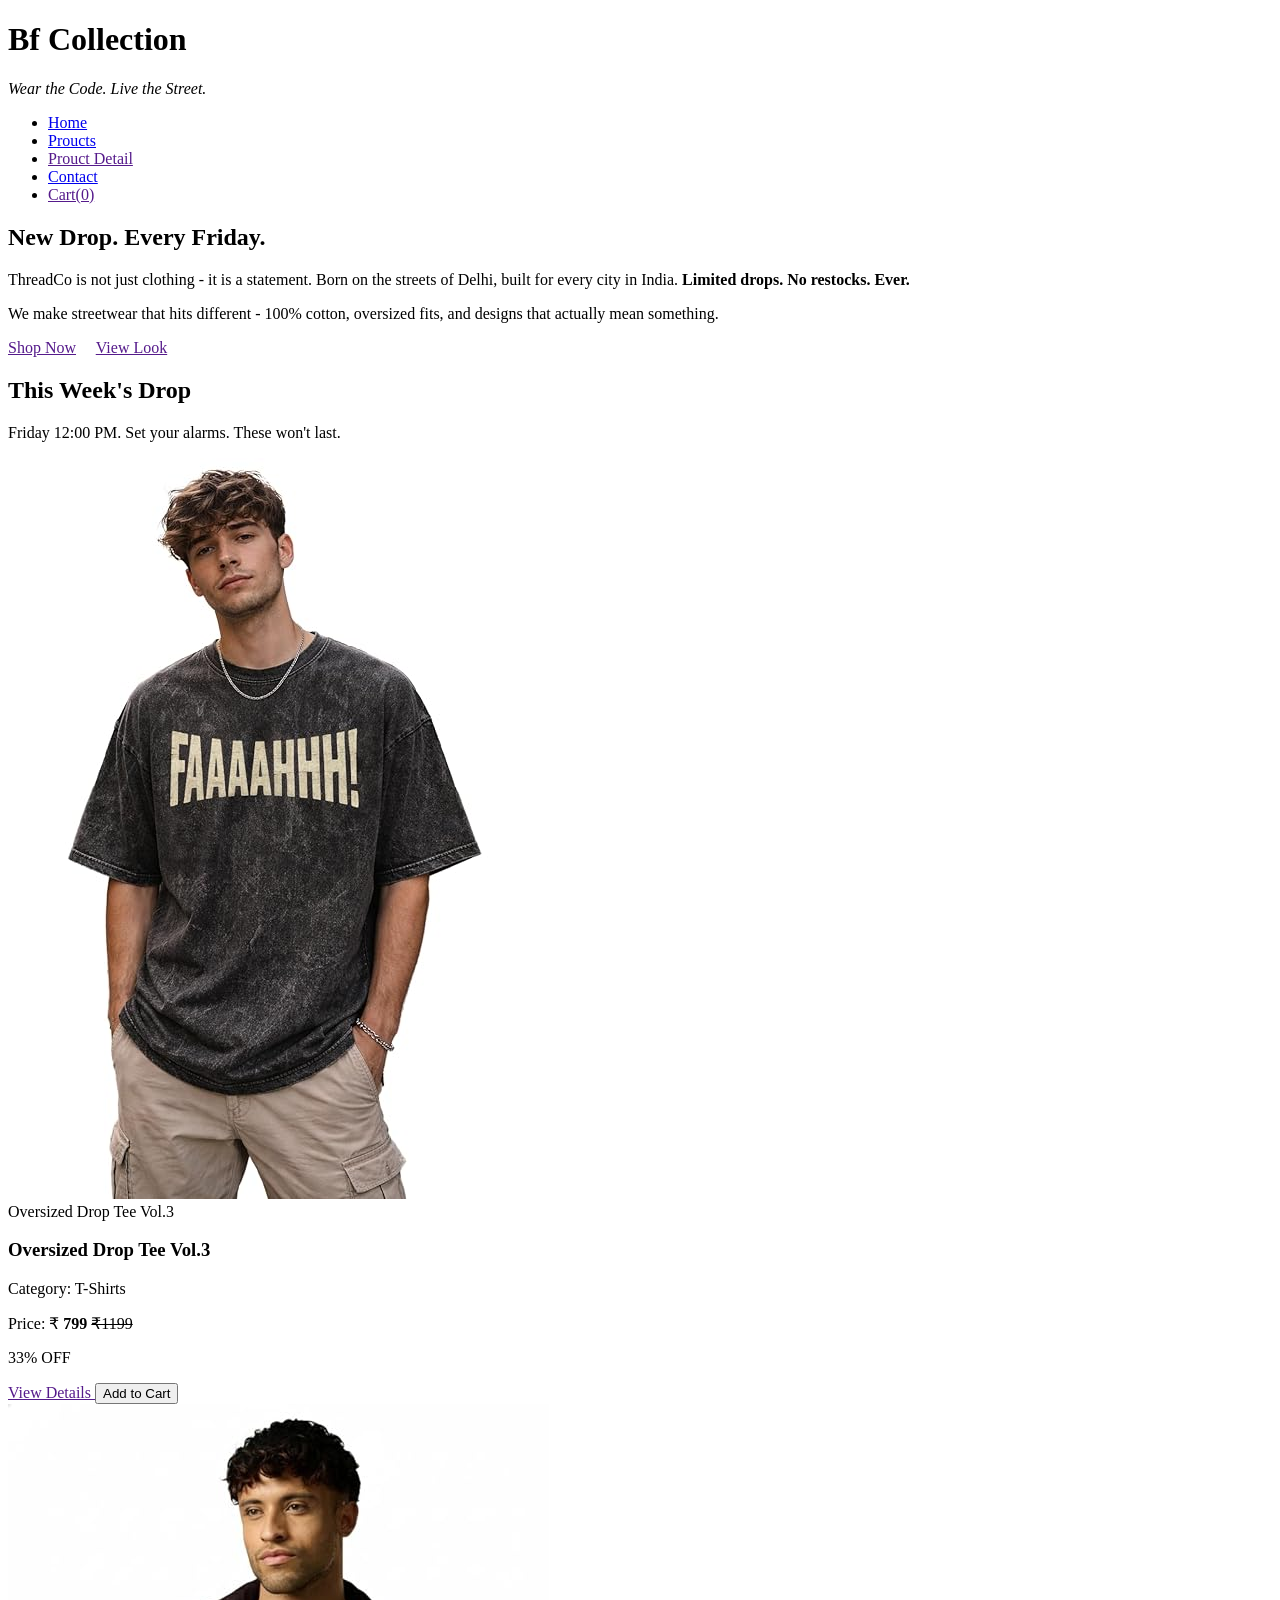
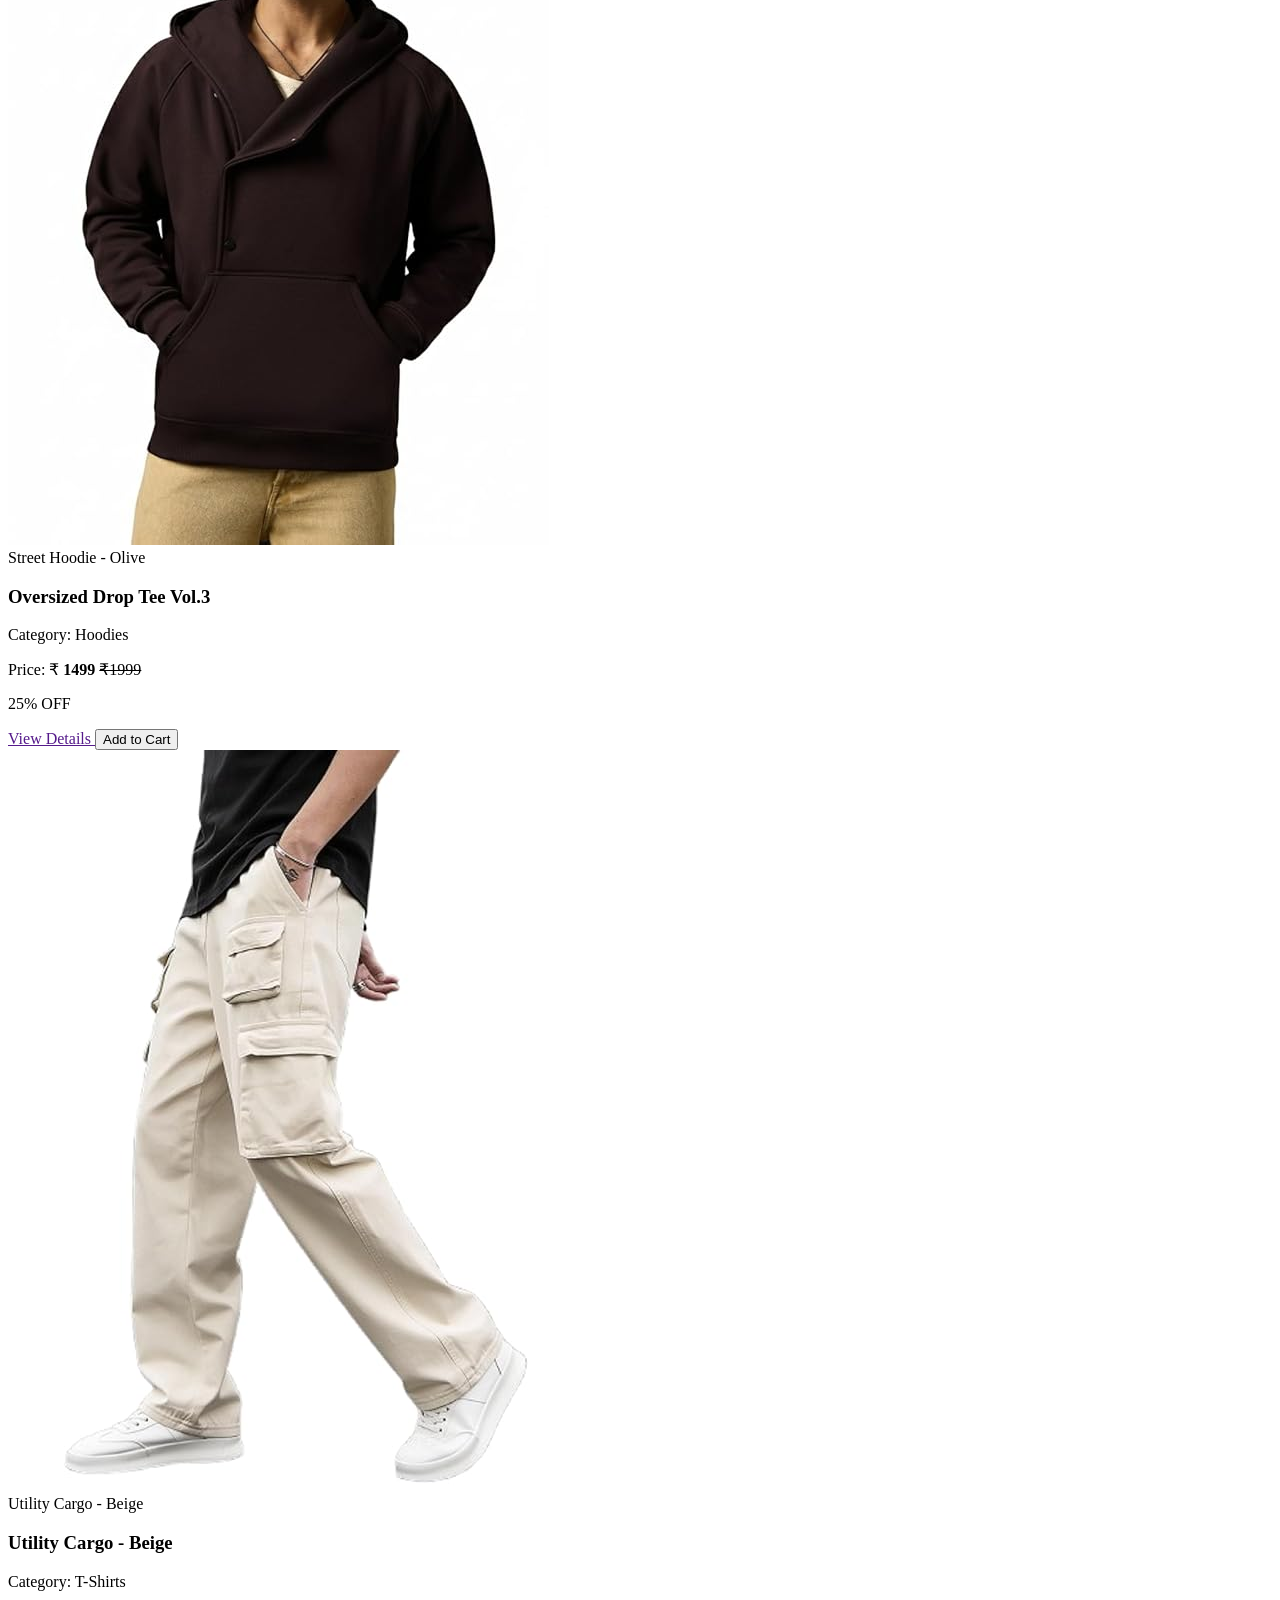
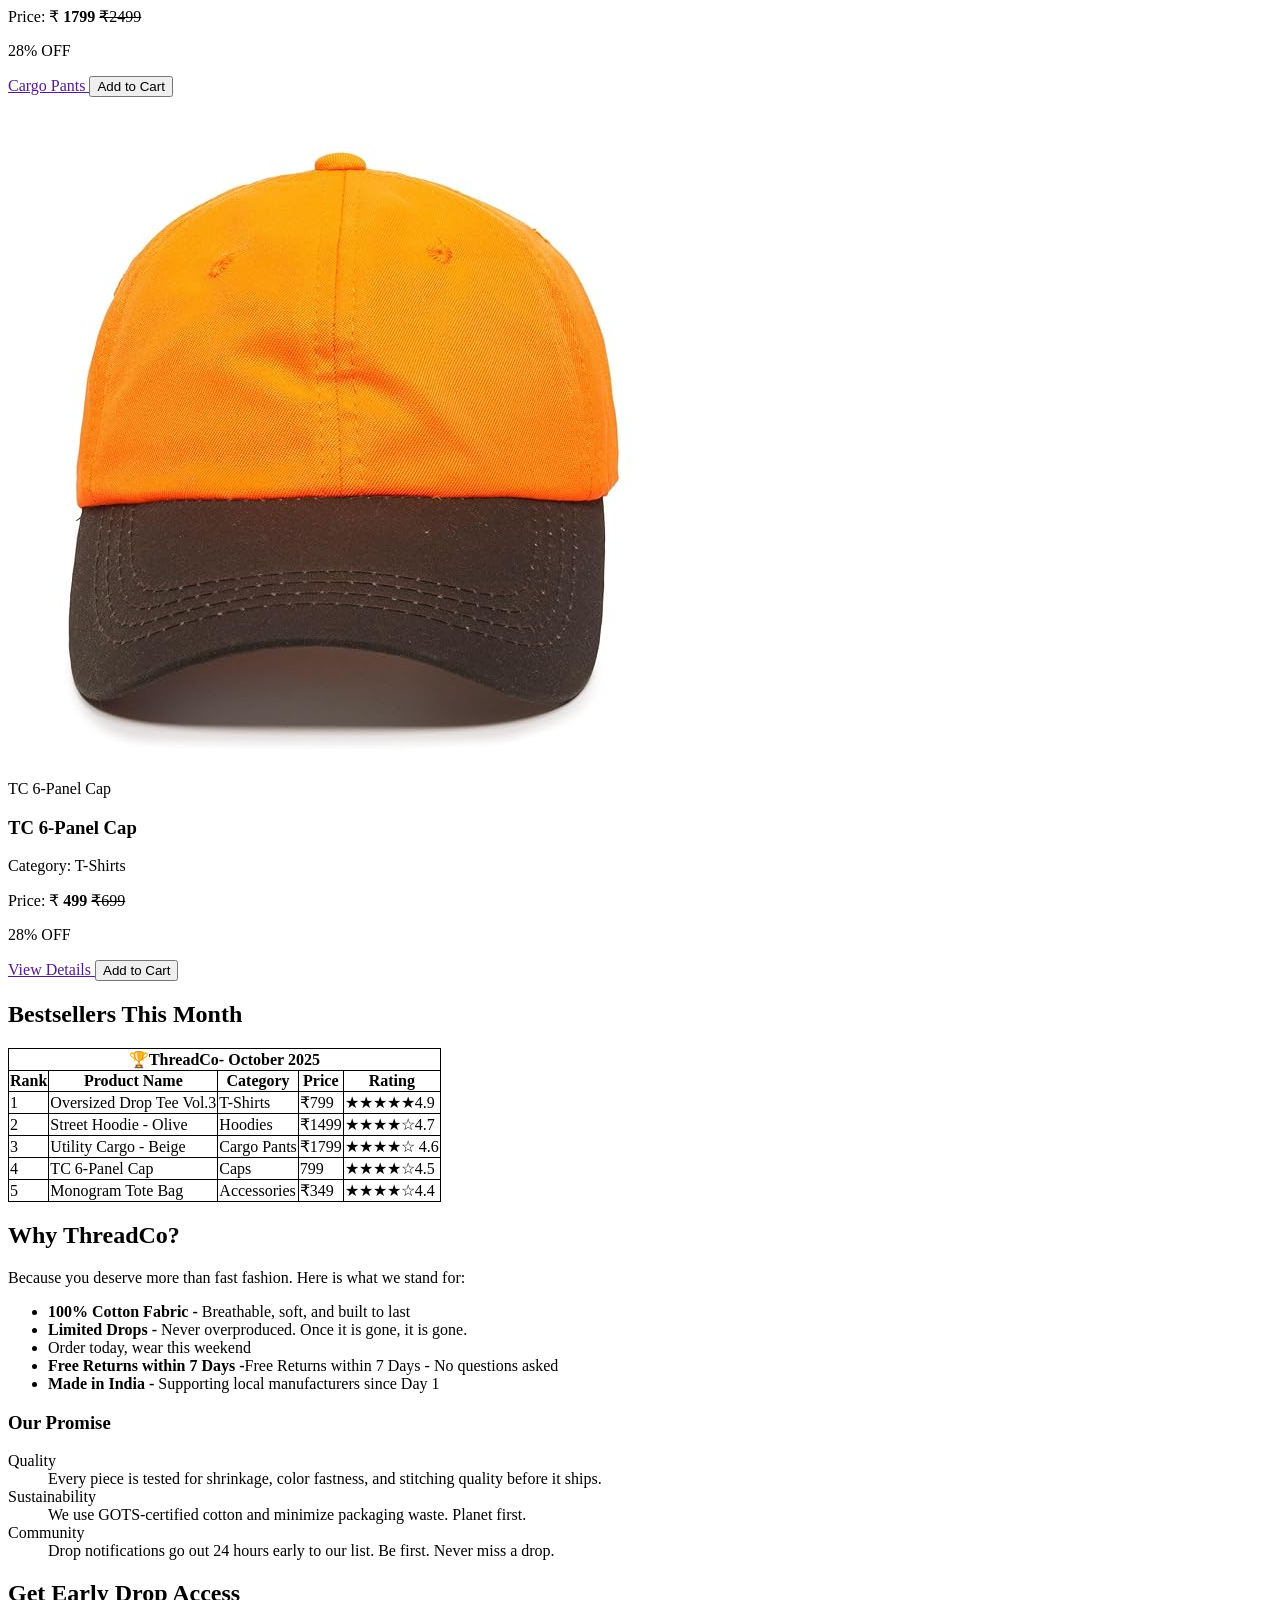
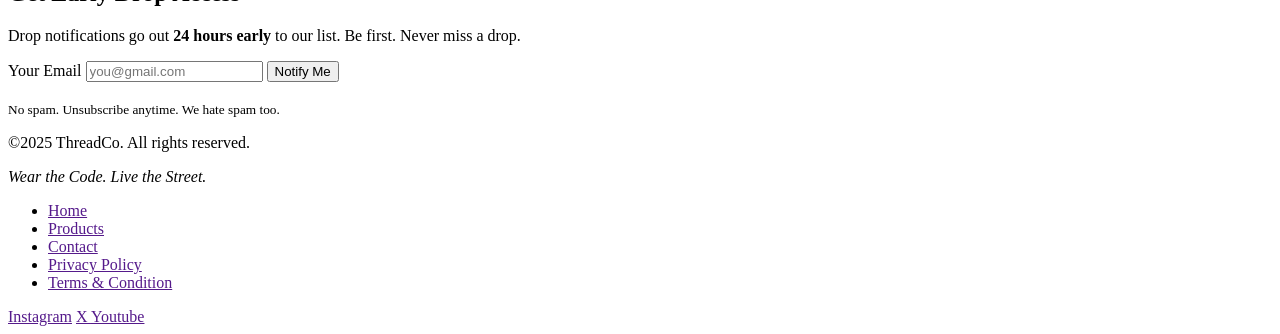
==== index.html @ fbd160b1 "html" ====
<!DOCTYPE html>
<html lang="en">

<head>
    <meta charset="UTF-8">
    <meta name="viewport" content="width=device-width, initial-scale=1.0">
    <title>ThreadCo-Wear the Code. Live the Street.</title>
    <style>
        table,th {
            border-collapse: collapse;
            border: 1px solid black;
        }

        th,
        td {
            border: 1px solid black;
        }
    </style>
</head>

<body>
    <header>
        <h1>Bf Collection</h1>
        <p><em>Wear the Code. Live the Street.</em></p>
        <nav>
            <ul>
             <li><a href="index.html">Home</a></li>
             <li><a href="Produts.html">Proucts</a></li>
             <li><a href="">Prouct Detail</a></li>
             <li><a href="Contact.html">Contact</a></li>
             <li><a href="">Cart(0)</a></li>

            </ul>

        </nav>

    </header>

    <main>
        <section>
            <h2>New Drop. Every Friday.</h2>
            <p>ThreadCo is not just clothing - it is a statement. Born on the streets of Delhi,
                built for every city in India. <strong>Limited drops. No restocks. Ever.</strong></p>

            <p>We make streetwear that hits different - 100% cotton, oversized fits, and designs that actually mean
                something.</p>
            <a href="">Shop Now</a>&nbsp;&nbsp;&nbsp;&nbsp;   <a href="">View Look</a>

        </section>
        <section>
            <h2>This Week's Drop</h2>
            <p>Friday 12:00 PM. Set your alarms. These won't last.</p>
            <article>
                <img src="Images/product 1.jpg" alt="">
                <figcaption>Oversized Drop Tee Vol.3</figcaption>

                <h3>Oversized Drop Tee Vol.3</h3>
                <p>Category: T-Shirts</p>
                <p>Price: &#8377;<strong> 799</strong> <s>&#8377;1199</s></p>
                <p>33% OFF</p>
                <a href="">View Details </a>
                <button>Add to Cart</button>
            </article>



           <article>   
            <img src="Images/product 2.jpg" alt="">
            <figcaption>Street Hoodie - Olive</figcaption>
            <h3>Oversized Drop Tee Vol.3</h3>
            <p>Category: Hoodies</p>
            <p>Price: &#8377;<strong> 1499</strong> <s>&#8377;1999</s></p>
            <p>25% OFF</p>
            <a href="">View Details </a>
            <button>Add to Cart</button></article>
          <article>
                <img src="Images/product 3.jpg" alt="">
                <figcaption>Utility Cargo - Beige</figcaption>

                <h3>Utility Cargo - Beige</h3>
                <p>Category: T-Shirts</p>
                <p>Price: &#8377;<strong> 1799</strong> <s>&#8377;2499</s></p>
                <p>28% OFF</p>
                <a href=""> Cargo Pants </a>
                <button>Add to Cart</button>
            </article>
            <article>
                <img src="Images/product 4.jpg" alt="">
                <figcaption>TC 6-Panel Cap</figcaption>

                <h3>TC 6-Panel Cap</h3>
                <p>Category: T-Shirts</p>
                <p>Price: &#8377;<strong> 499</strong> <s>&#8377;699</s></p>
                <p>28% OFF</p>
                <a href="">View Details </a>
                <button>Add to Cart</button>
            </article>
        </section>

        <section>
            <h2>Bestsellers This Month</h2>
            <table>
                <tr>
                    <th colspan="5">&#127942;ThreadCo- October 2025</th>

                </tr>
                <tr>
                    <th>Rank</th>
                    <th>Product Name</th>
                    <th>Category</th>
                    <th>Price</th>
                    <th>Rating</th>
                </tr>
                <tr>
                    <td>1</td>
                    <td>Oversized Drop Tee Vol.3</td>
                    <td>T-Shirts</td>
                    <td>&#8377;799</td>
                    <td>&#9733;&#9733;&#9733;&#9733;&#9733;4.9</td>
                </tr>
                <tr>
                    <td>2</td>
                    <td>Street Hoodie - Olive</td>
                    <td>Hoodies</td>
                    <td>&#8377;1499</td>
                    <td>&#9733;&#9733;&#9733;&#9733;&#9734;4.7</td>

                </tr>
                <tr>
                    <td>3</td>
                    <td> Utility Cargo - Beige</td>
                    <td>Cargo Pants</td>
                    <td>&#8377;1799</td>
                    <td>&#9733;&#9733;&#9733;&#9733;&#9734; 4.6</td>
                </tr>
                <tr>
                    <td>4</td>
                    <td>TC 6-Panel Cap</td>
                    <td>Caps</td>
                    <td>799</td>
                    <td>&#9733;&#9733;&#9733;&#9733;&#9734;4.5</td>
                </tr>
                <tr>
                    <td>5</td>
                    <td>Monogram Tote Bag</td>
                    <td>Accessories</td>
                    <td>&#8377;349</td>
                    <td>&#9733;&#9733;&#9733;&#9733;&#9734;4.4</td>
                </tr>
            </table>
        </section>
        <section>
            <h2></h2>
            <p></p>
        </section>
        <section>
            <h2>Why ThreadCo?</h2>
            <p>Because you deserve more than fast fashion. Here is what we stand for:</p>
            <ul>
                <li> <strong>100% Cotton Fabric - </strong>Breathable, soft, and built to last</li>
                <li><strong>Limited Drops -</strong> Never overproduced. Once it is gone, it is gone.</li>
                <li><strong></strong> Order today, wear this weekend</li>
                <li><strong>Free Returns within 7 Days -</strong>Free Returns within 7 Days - No questions asked</li>
                <li><strong>Made in India - </strong>Supporting local manufacturers since Day 1</li>
            </ul>
            <h3>
                Our Promise
            </h3>
            <dl>
                <dt>Quality</dt>
                <dd>Every piece is tested for shrinkage, color fastness, and stitching quality before it ships.</dd>

                <dt>Sustainability</dt>
                <dd>We use GOTS-certified cotton and minimize packaging waste. Planet first.</dd>

                <dt>Community</dt>
                <dd>Drop notifications go out 24 hours early to our list. Be first. Never miss a drop.</dd>

            </dl>
        </section>

        <section>
            <h2>Get Early Drop Access</h2>
            <p>Drop notifications go out <strong>24 hours early</strong> to our list. Be first. Never miss a drop.</p>
            <form action="">
                <label for="email">Your Email</label>
                <input type="email" id="email" name="email" placeholder="you@gmail.com">
                <button>Notify Me</button>
            </form>
            <br>
            <small>No spam. Unsubscribe anytime. We hate spam too.</small>
            <br>
        </section>



    </main>

    <footer>
<p>&copy;2025 ThreadCo. All rights reserved.
</p>
<p><em>Wear the Code. Live the Street.</em></p>

<nav>
    <ul>
        <li><a href="">Home</a></li>
        <li><a href="">Products</a></li>
     <li><a href="">Contact</a></li>
        <li><a href="">Privacy Policy</a></li>
        <li><a href="">Terms & Condition</a></li>
        

    </ul>
</nav>
<a href="">Instagram</a>  <a href="">X </a><a href="">Youtube</a>
    </footer>

</body>

</html>
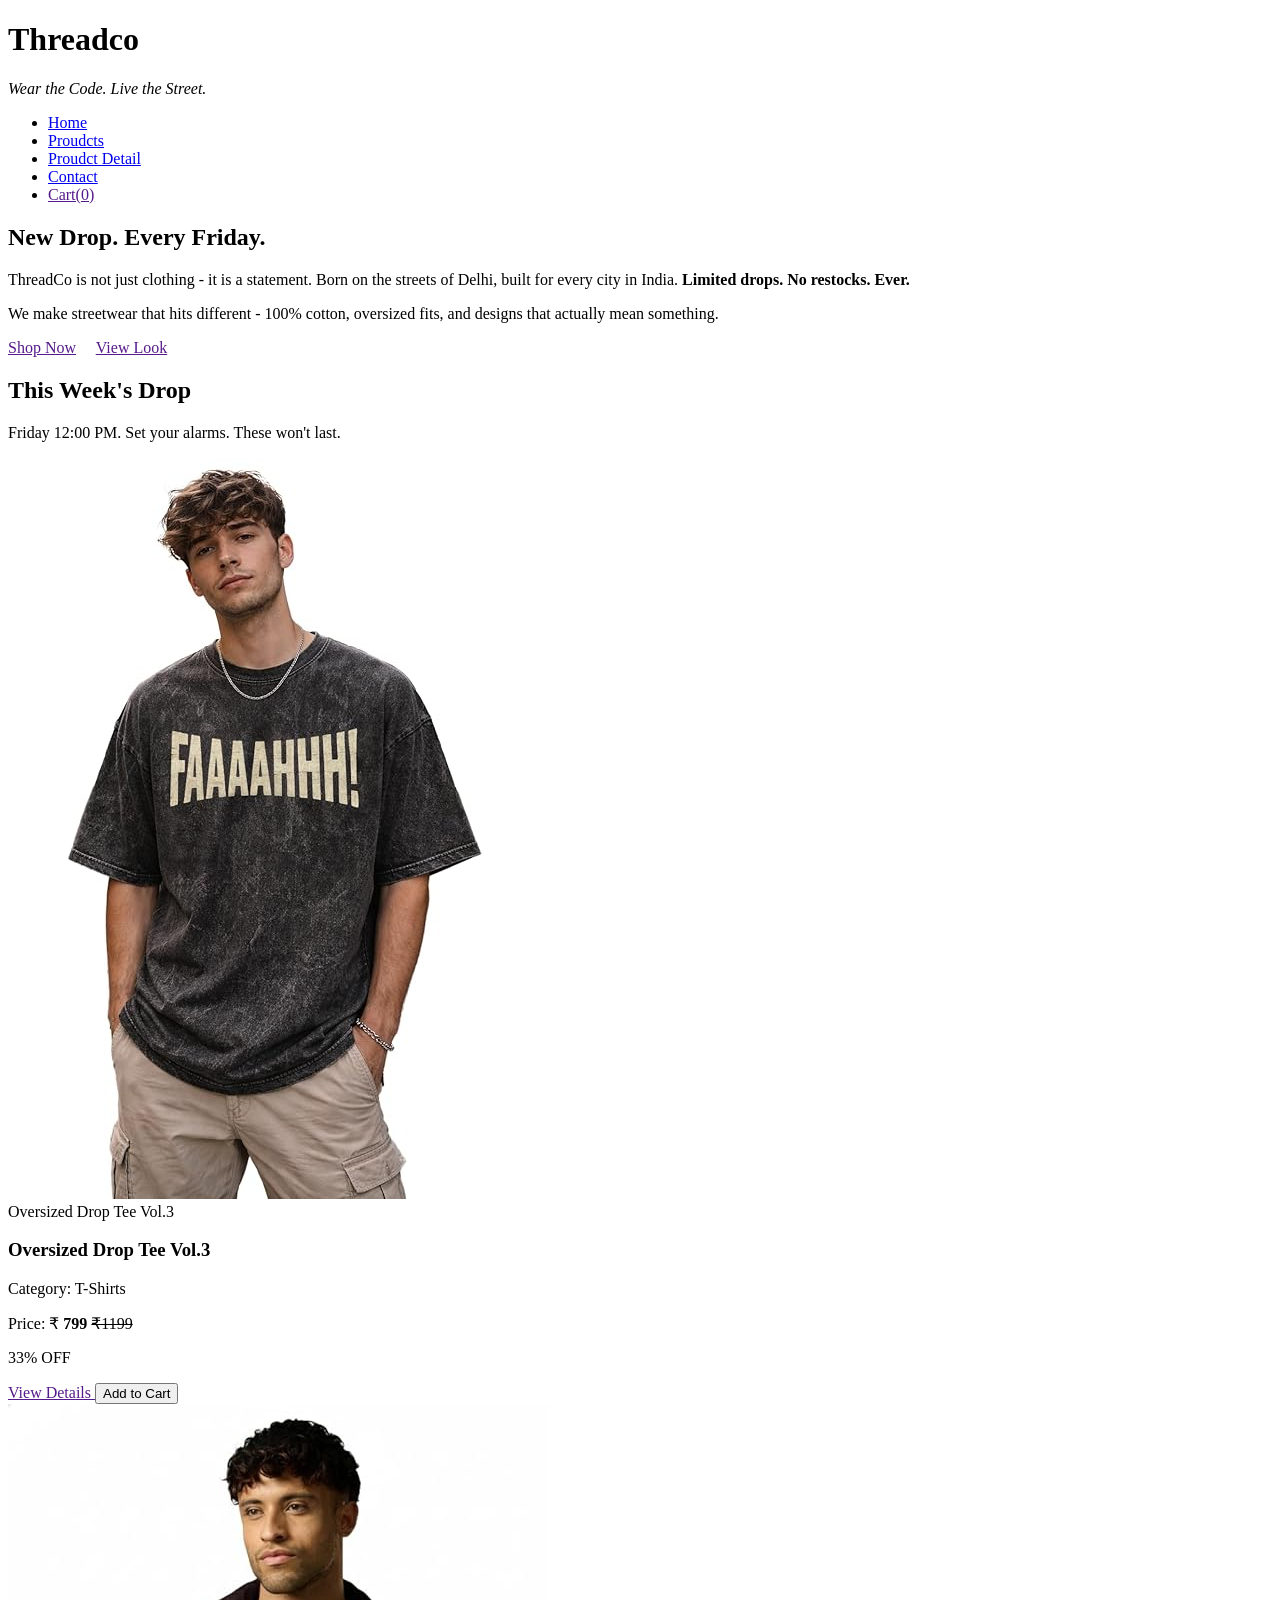
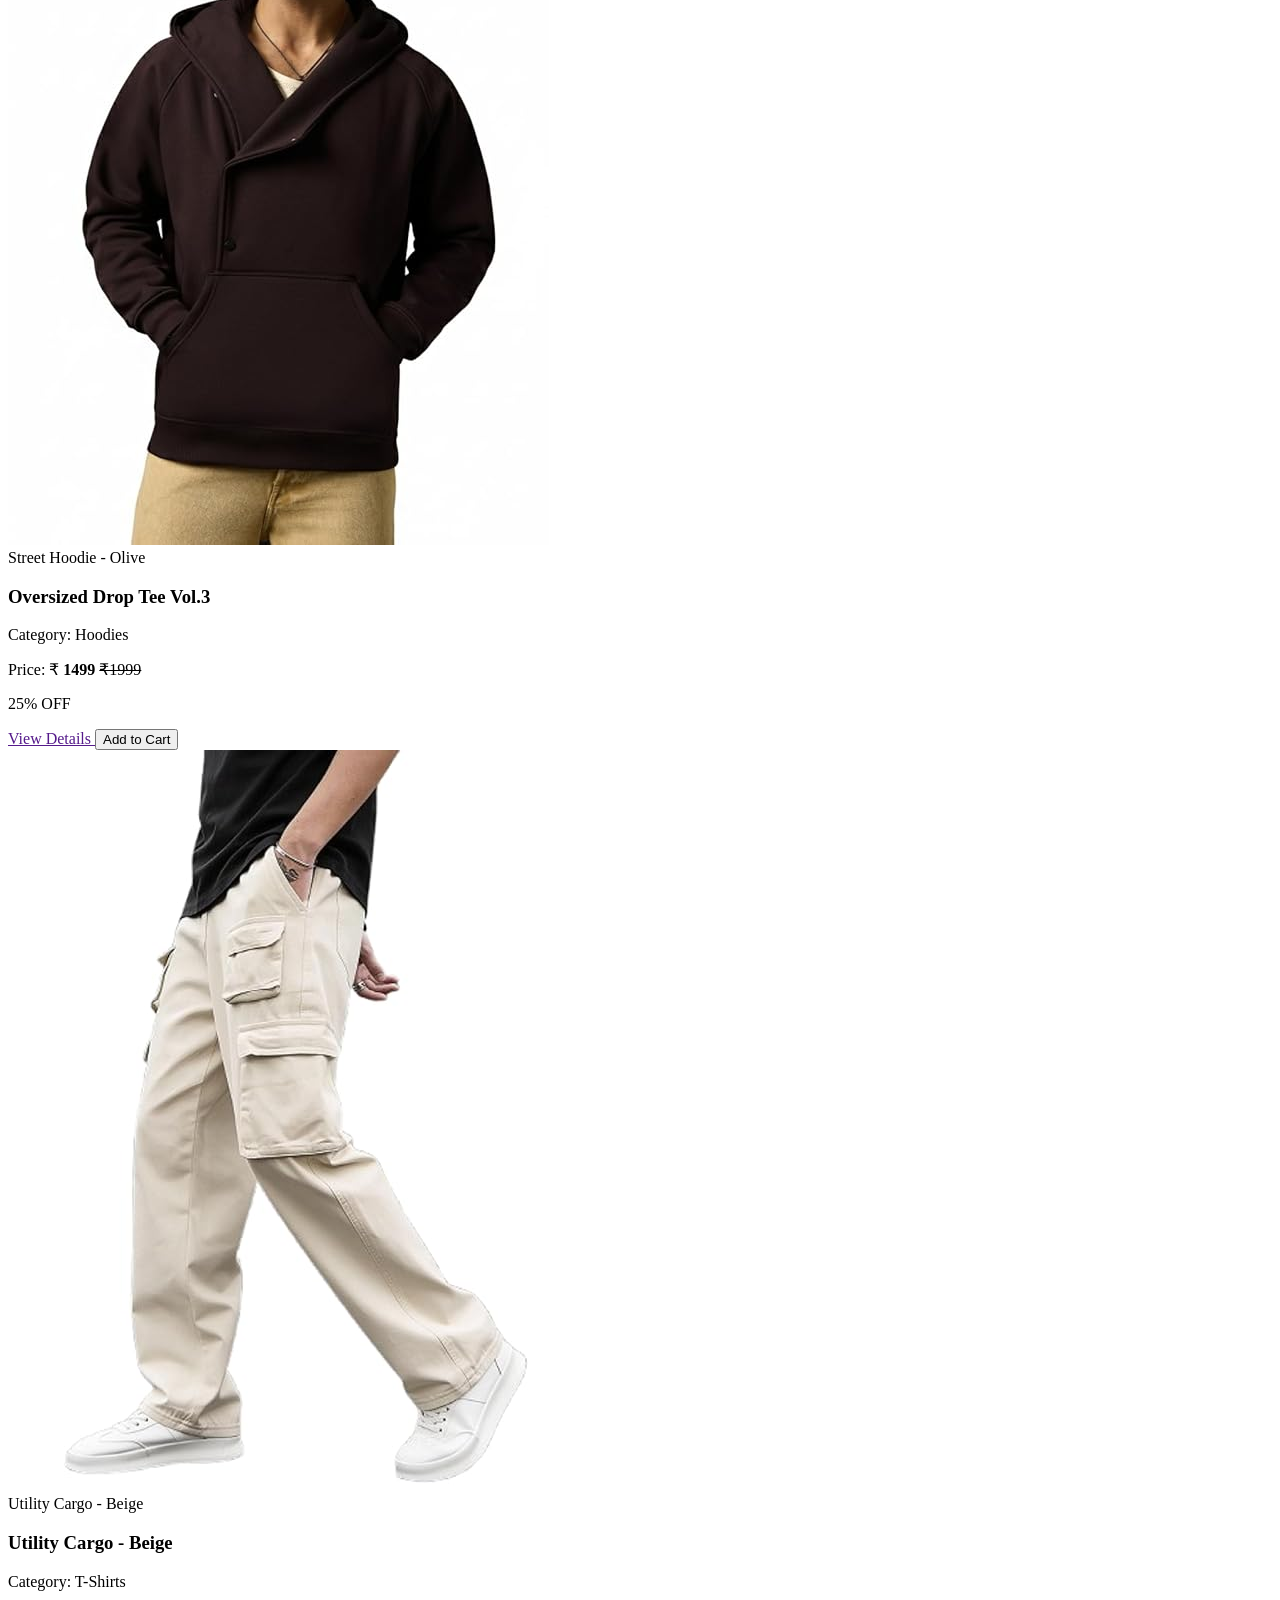
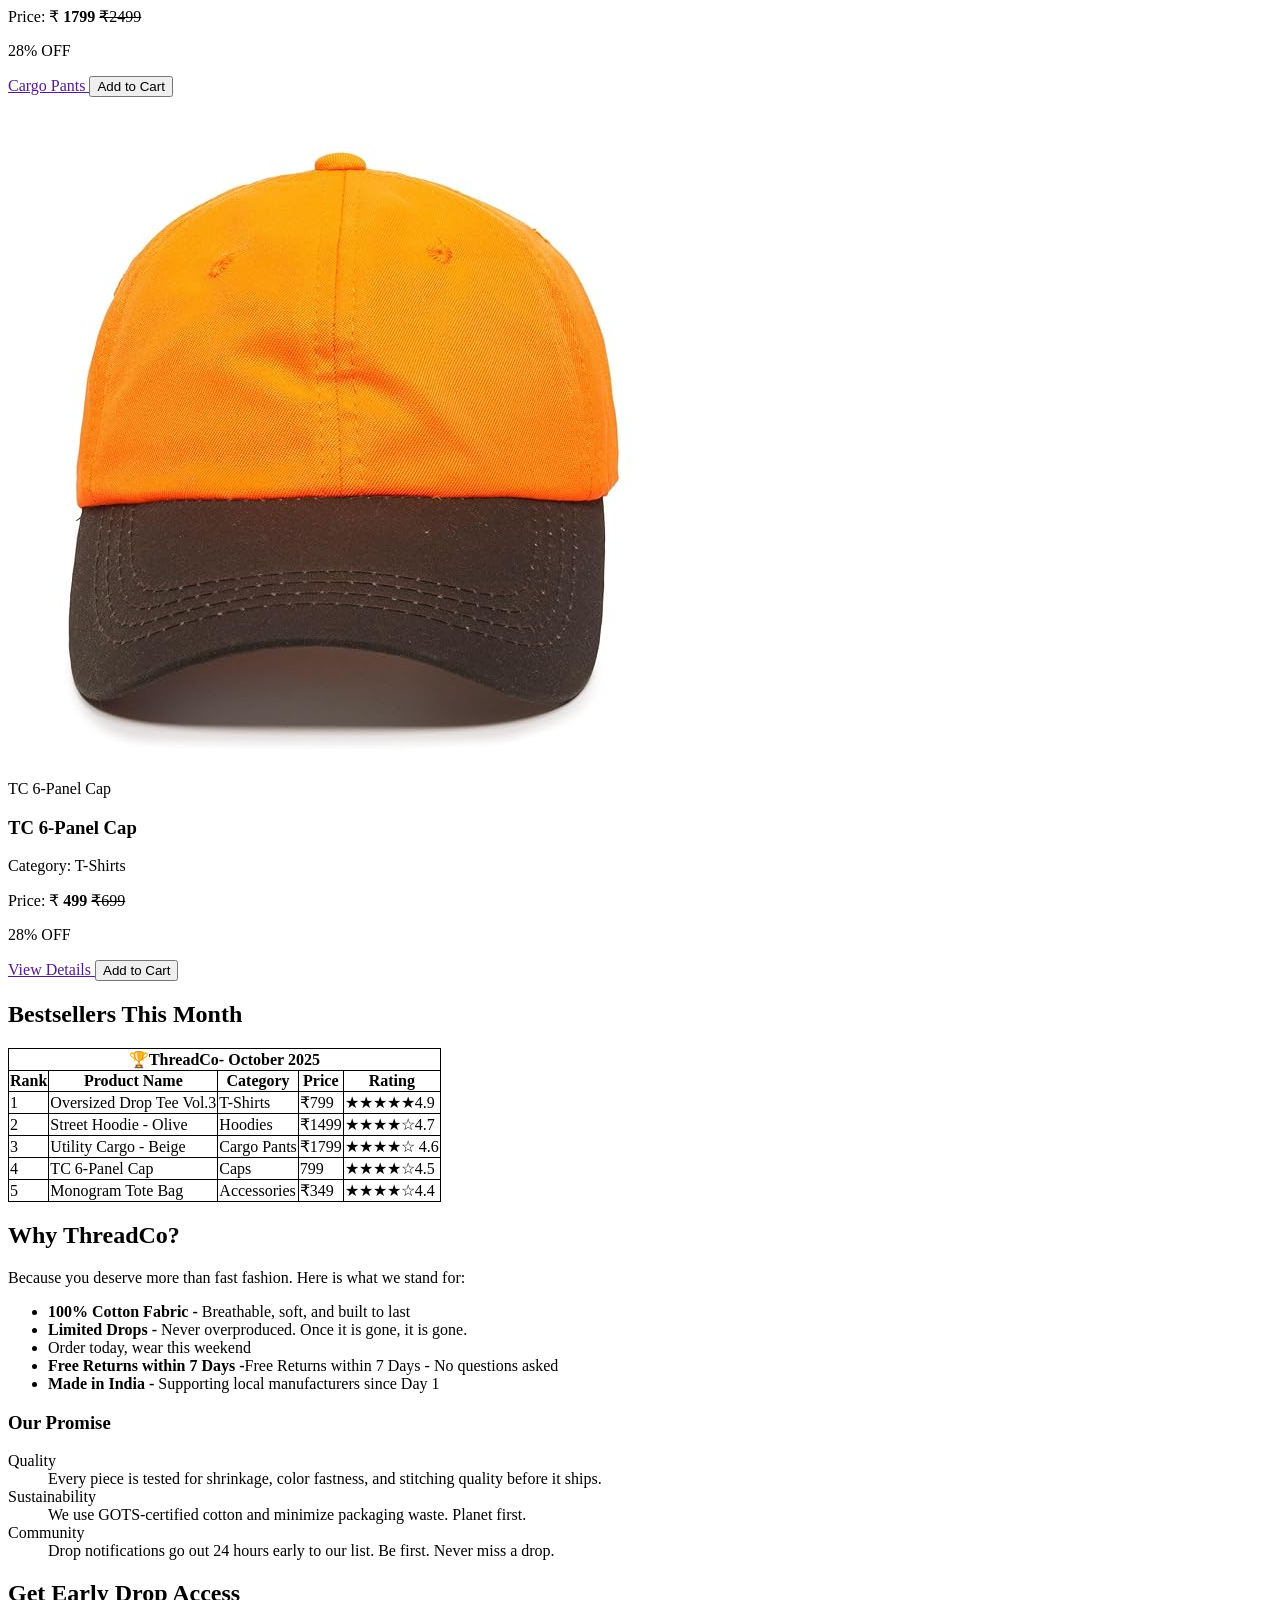
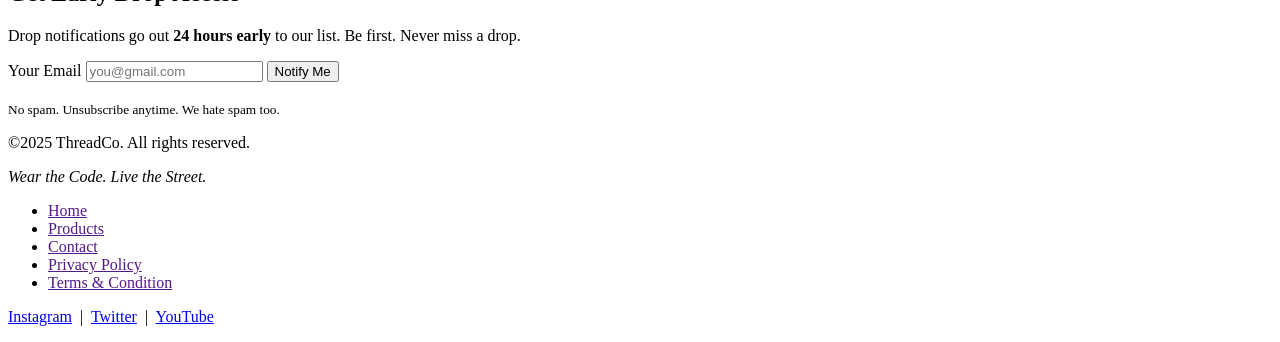
==== commit de489abe: "Updates" ====
--- a/index.html
+++ b/index.html
@@ -20,13 +20,13 @@
 
 <body>
     <header>
-        <h1>Bf Collection</h1>
+        <h1>Threadco</h1>
         <p><em>Wear the Code. Live the Street.</em></p>
         <nav>
             <ul>
              <li><a href="index.html">Home</a></li>
-             <li><a href="Produts.html">Proucts</a></li>
-             <li><a href="">Prouct Detail</a></li>
+             <li><a href="Products.html">Proudcts</a></li>
+             <li><a href="ProductsDetails.html">Proudct Detail</a></li>
              <li><a href="Contact.html">Contact</a></li>
              <li><a href="">Cart(0)</a></li>
 
@@ -212,8 +212,13 @@
 
     </ul>
 </nav>
-<a href="">Instagram</a>  <a href="">X </a><a href="">Youtube</a>
-    </footer>
+     <p>
+            <a href="https://instagram.com" target="_blank">Instagram</a>
+            &nbsp;|&nbsp;
+            <a href="https://twitter.com" target="_blank">Twitter</a>
+            &nbsp;|&nbsp;
+            <a href="https://youtube.com" target="_blank">YouTube</a>
+        </p>
 
 </body>
 
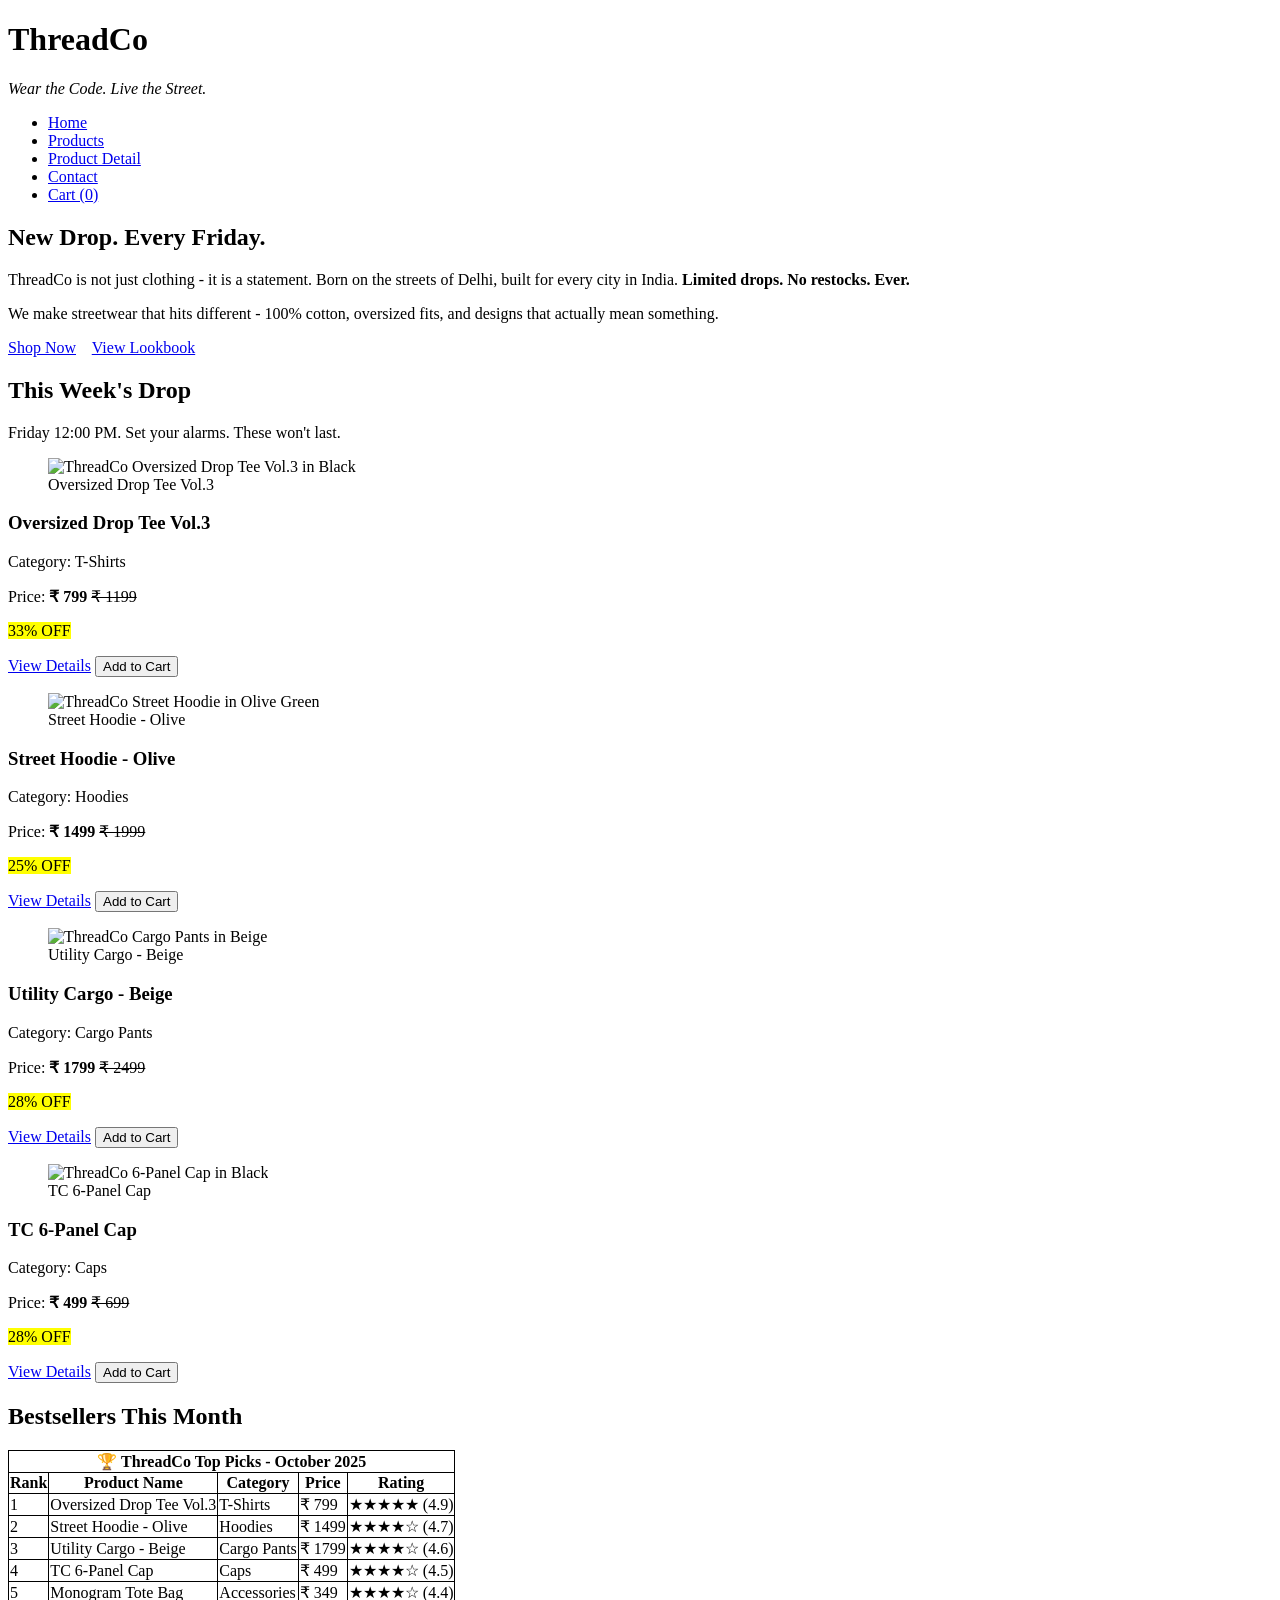
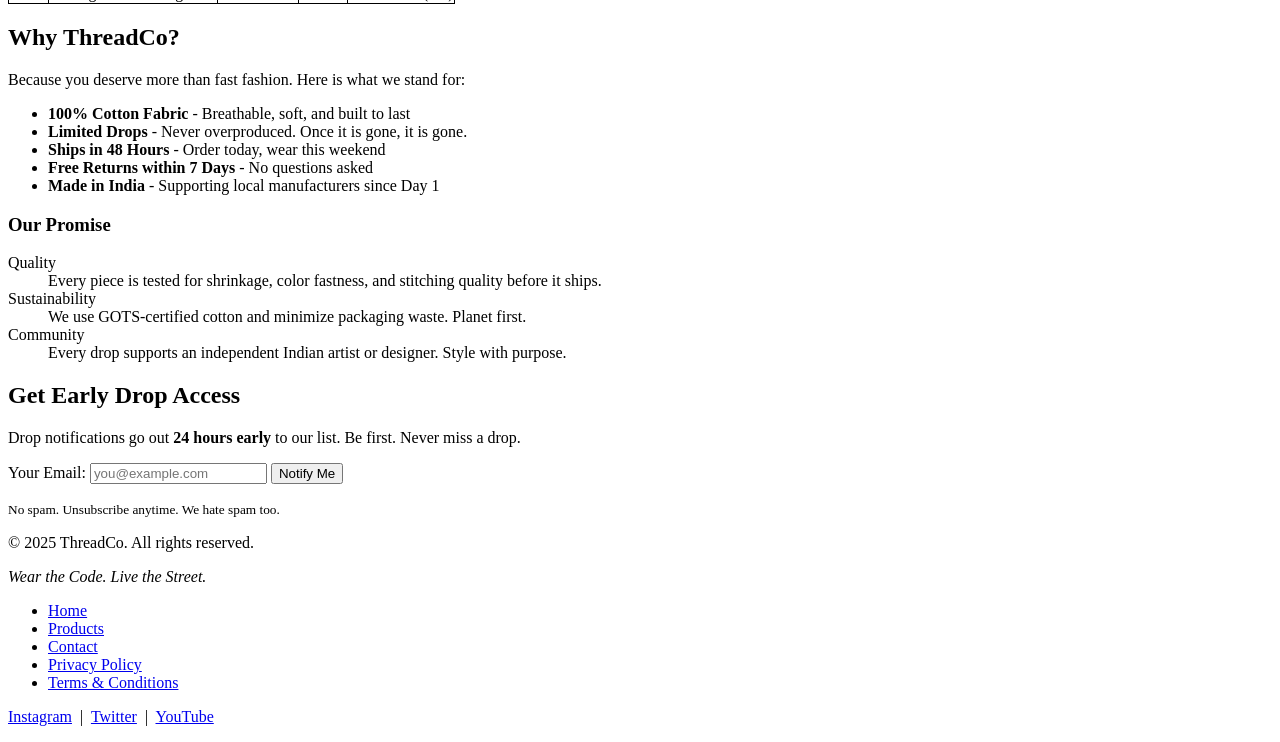
==== commit f448c533: "some  changes" ====
--- a/index.html
+++ b/index.html
@@ -4,168 +4,204 @@
 <head>
     <meta charset="UTF-8">
     <meta name="viewport" content="width=device-width, initial-scale=1.0">
-    <title>ThreadCo-Wear the Code. Live the Street.</title>
+    <meta name="description"
+        content="ThreadCo - India's boldest streetwear brand. Fresh drops every Friday. Shop oversized tees, hoodies, cargos and more.">
+    <meta name="author" content="ThreadCo">
+    <meta name="robots" content="index, follow">
+
+    <!-- Open Graph Tags -->
+    <meta property="og:title" content="ThreadCo - Wear the Code. Live the Street.">
+    <meta property="og:description" content="India's boldest streetwear brand. Fresh drops every Friday.">
+    <meta property="og:image" content="https://nishantsaini2331.github.io/threadCo/images/product%201.jpg">
+    <meta property="og:url" content="https://nishantsaini2331.github.io/threadCo">
+    <meta property="og:type" content="website">
+
+    <link rel="icon" href="images/favicon.ico" type="image/x-icon">
+    <title>ThreadCo - Wear the Code. Live the Street.</title>
     <style>
-        table,th {
+        table,
+        tr,
+        td,
+        th,
+        thead {
+            border: 1px solid black;
             border-collapse: collapse;
-            border: 1px solid black;
-        }
-
-        th,
-        td {
-            border: 1px solid black;
         }
     </style>
 </head>
 
 <body>
+
+    <!-- ===== HEADER ===== -->
     <header>
-        <h1>Threadco</h1>
+        <h1>ThreadCo</h1>
         <p><em>Wear the Code. Live the Street.</em></p>
+
+        <!-- Main Navigation -->
         <nav>
             <ul>
-             <li><a href="index.html">Home</a></li>
-             <li><a href="Products.html">Proudcts</a></li>
-             <li><a href="ProductsDetails.html">Proudct Detail</a></li>
-             <li><a href="Contact.html">Contact</a></li>
-             <li><a href="">Cart(0)</a></li>
-
+                <li><a href="index.html">Home</a></li>
+                <li><a href="products.html">Products</a></li>
+                <li><a href="product.html">Product Detail</a></li>
+                <li><a href="contact.html">Contact</a></li>
+                <li><a href="#">Cart (0)</a></li>
             </ul>
-
         </nav>
-
     </header>
 
+    <!-- ===== MAIN CONTENT ===== -->
     <main>
-        <section>
+
+        <!-- ===== HERO SECTION ===== -->
+        <section id="hero">
             <h2>New Drop. Every Friday.</h2>
-            <p>ThreadCo is not just clothing - it is a statement. Born on the streets of Delhi,
-                built for every city in India. <strong>Limited drops. No restocks. Ever.</strong></p>
-
-            <p>We make streetwear that hits different - 100% cotton, oversized fits, and designs that actually mean
-                something.</p>
-            <a href="">Shop Now</a>&nbsp;&nbsp;&nbsp;&nbsp;   <a href="">View Look</a>
-
-        </section>
-        <section>
+            <p>
+                ThreadCo is not just clothing - it is a statement. Born on the streets of Delhi,
+                built for every city in India. <strong>Limited drops. No restocks. Ever.</strong>
+            </p>
+            <p>
+                We make streetwear that hits different - 100% cotton, oversized fits,
+                and designs that actually mean something.
+            </p>
+            <a href="products.html">Shop Now</a>
+            &nbsp;&nbsp;
+            <a href="products.html">View Lookbook</a>
+        </section>
+
+        <!-- ===== FEATURED PRODUCTS ===== -->
+        <section id="featured">
             <h2>This Week's Drop</h2>
             <p>Friday 12:00 PM. Set your alarms. These won't last.</p>
-            <article>
-                <img src="Images/product 1.jpg" alt="">
-                <figcaption>Oversized Drop Tee Vol.3</figcaption>
-
+
+            <!-- Product Card 1 -->
+            <article>
+                <figure>
+                    <img src="images/product 1.jpg" alt="ThreadCo Oversized Drop Tee Vol.3 in Black">
+                    <figcaption>Oversized Drop Tee Vol.3</figcaption>
+                </figure>
                 <h3>Oversized Drop Tee Vol.3</h3>
-                <p>Category: T-Shirts</p>
-                <p>Price: &#8377;<strong> 799</strong> <s>&#8377;1199</s></p>
-                <p>33% OFF</p>
-                <a href="">View Details </a>
-                <button>Add to Cart</button>
-            </article>
-
-
-
-           <article>   
-            <img src="Images/product 2.jpg" alt="">
-            <figcaption>Street Hoodie - Olive</figcaption>
-            <h3>Oversized Drop Tee Vol.3</h3>
-            <p>Category: Hoodies</p>
-            <p>Price: &#8377;<strong> 1499</strong> <s>&#8377;1999</s></p>
-            <p>25% OFF</p>
-            <a href="">View Details </a>
-            <button>Add to Cart</button></article>
-          <article>
-                <img src="Images/product 3.jpg" alt="">
-                <figcaption>Utility Cargo - Beige</figcaption>
-
+                <p>Category: <span>T-Shirts</span></p>
+                <p>Price: <strong>&#8377; 799</strong> <s>&#8377; 1199</s></p>
+                <p><mark>33% OFF</mark></p>
+                <a href="product.html">View Details</a>
+                <button type="button">Add to Cart</button>
+            </article>
+
+            <!-- Product Card 2 -->
+            <article>
+                <figure>
+                    <img src="images/product 2.jpg" alt="ThreadCo Street Hoodie in Olive Green">
+                    <figcaption>Street Hoodie - Olive</figcaption>
+                </figure>
+                <h3>Street Hoodie - Olive</h3>
+                <p>Category: <span>Hoodies</span></p>
+                <p>Price: <strong>&#8377; 1499</strong> <s>&#8377; 1999</s></p>
+                <p><mark>25% OFF</mark></p>
+                <a href="product.html">View Details</a>
+                <button type="button">Add to Cart</button>
+            </article>
+
+            <!-- Product Card 3 -->
+            <article>
+                <figure>
+                    <img src="images/product 3.jpg" alt="ThreadCo Cargo Pants in Beige">
+                    <figcaption>Utility Cargo - Beige</figcaption>
+                </figure>
                 <h3>Utility Cargo - Beige</h3>
-                <p>Category: T-Shirts</p>
-                <p>Price: &#8377;<strong> 1799</strong> <s>&#8377;2499</s></p>
-                <p>28% OFF</p>
-                <a href=""> Cargo Pants </a>
-                <button>Add to Cart</button>
-            </article>
-            <article>
-                <img src="Images/product 4.jpg" alt="">
-                <figcaption>TC 6-Panel Cap</figcaption>
-
+                <p>Category: <span>Cargo Pants</span></p>
+                <p>Price: <strong>&#8377; 1799</strong> <s>&#8377; 2499</s></p>
+                <p><mark>28% OFF</mark></p>
+                <a href="product.html">View Details</a>
+                <button type="button">Add to Cart</button>
+            </article>
+
+            <!-- Product Card 4 -->
+            <article>
+                <figure>
+                    <img src="images/product 4.jpg" alt="ThreadCo 6-Panel Cap in Black">
+                    <figcaption>TC 6-Panel Cap</figcaption>
+                </figure>
                 <h3>TC 6-Panel Cap</h3>
-                <p>Category: T-Shirts</p>
-                <p>Price: &#8377;<strong> 499</strong> <s>&#8377;699</s></p>
-                <p>28% OFF</p>
-                <a href="">View Details </a>
-                <button>Add to Cart</button>
-            </article>
-        </section>
-
-        <section>
+                <p>Category: <span>Caps</span></p>
+                <p>Price: <strong>&#8377; 499</strong> <s>&#8377; 699</s></p>
+                <p><mark>28% OFF</mark></p>
+                <a href="product.html">View Details</a>
+                <button type="button">Add to Cart</button>
+            </article>
+        </section>
+
+        <!-- ===== BESTSELLERS TABLE ===== -->
+        <section id="bestsellers">
             <h2>Bestsellers This Month</h2>
+
             <table>
-                <tr>
-                    <th colspan="5">&#127942;ThreadCo- October 2025</th>
-
-                </tr>
-                <tr>
-                    <th>Rank</th>
-                    <th>Product Name</th>
-                    <th>Category</th>
-                    <th>Price</th>
-                    <th>Rating</th>
-                </tr>
-                <tr>
-                    <td>1</td>
-                    <td>Oversized Drop Tee Vol.3</td>
-                    <td>T-Shirts</td>
-                    <td>&#8377;799</td>
-                    <td>&#9733;&#9733;&#9733;&#9733;&#9733;4.9</td>
-                </tr>
-                <tr>
-                    <td>2</td>
-                    <td>Street Hoodie - Olive</td>
-                    <td>Hoodies</td>
-                    <td>&#8377;1499</td>
-                    <td>&#9733;&#9733;&#9733;&#9733;&#9734;4.7</td>
-
-                </tr>
-                <tr>
-                    <td>3</td>
-                    <td> Utility Cargo - Beige</td>
-                    <td>Cargo Pants</td>
-                    <td>&#8377;1799</td>
-                    <td>&#9733;&#9733;&#9733;&#9733;&#9734; 4.6</td>
-                </tr>
-                <tr>
-                    <td>4</td>
-                    <td>TC 6-Panel Cap</td>
-                    <td>Caps</td>
-                    <td>799</td>
-                    <td>&#9733;&#9733;&#9733;&#9733;&#9734;4.5</td>
-                </tr>
-                <tr>
-                    <td>5</td>
-                    <td>Monogram Tote Bag</td>
-                    <td>Accessories</td>
-                    <td>&#8377;349</td>
-                    <td>&#9733;&#9733;&#9733;&#9733;&#9734;4.4</td>
-                </tr>
+                <thead>
+                    <tr>
+                        <th colspan="5">&#127942; ThreadCo Top Picks - October 2025</th>
+                    </tr>
+                    <tr>
+                        <th>Rank</th>
+                        <th>Product Name</th>
+                        <th>Category</th>
+                        <th>Price</th>
+                        <th>Rating</th>
+                    </tr>
+                </thead>
+                <tbody>
+                    <tr>
+                        <td>1</td>
+                        <td>Oversized Drop Tee Vol.3</td>
+                        <td>T-Shirts</td>
+                        <td>&#8377; 799</td>
+                        <td>&#9733;&#9733;&#9733;&#9733;&#9733; (4.9)</td>
+                    </tr>
+                    <tr>
+                        <td>2</td>
+                        <td>Street Hoodie - Olive</td>
+                        <td>Hoodies</td>
+                        <td>&#8377; 1499</td>
+                        <td>&#9733;&#9733;&#9733;&#9733;&#9734; (4.7)</td>
+                    </tr>
+                    <tr>
+                        <td>3</td>
+                        <td>Utility Cargo - Beige</td>
+                        <td>Cargo Pants</td>
+                        <td>&#8377; 1799</td>
+                        <td>&#9733;&#9733;&#9733;&#9733;&#9734; (4.6)</td>
+                    </tr>
+                    <tr>
+                        <td>4</td>
+                        <td>TC 6-Panel Cap</td>
+                        <td>Caps</td>
+                        <td>&#8377; 499</td>
+                        <td>&#9733;&#9733;&#9733;&#9733;&#9734; (4.5)</td>
+                    </tr>
+                    <tr>
+                        <td>5</td>
+                        <td>Monogram Tote Bag</td>
+                        <td>Accessories</td>
+                        <td>&#8377; 349</td>
+                        <td>&#9733;&#9733;&#9733;&#9733;&#9734; (4.4)</td>
+                    </tr>
+                </tbody>
             </table>
         </section>
-        <section>
-            <h2></h2>
-            <p></p>
-        </section>
-        <section>
+
+        <!-- ===== WHY THREADCO ===== -->
+        <section id="why-us">
             <h2>Why ThreadCo?</h2>
             <p>Because you deserve more than fast fashion. Here is what we stand for:</p>
+
             <ul>
-                <li> <strong>100% Cotton Fabric - </strong>Breathable, soft, and built to last</li>
-                <li><strong>Limited Drops -</strong> Never overproduced. Once it is gone, it is gone.</li>
-                <li><strong></strong> Order today, wear this weekend</li>
-                <li><strong>Free Returns within 7 Days -</strong>Free Returns within 7 Days - No questions asked</li>
-                <li><strong>Made in India - </strong>Supporting local manufacturers since Day 1</li>
+                <li><strong>100% Cotton Fabric</strong> - Breathable, soft, and built to last</li>
+                <li><strong>Limited Drops</strong> - Never overproduced. Once it is gone, it is gone.</li>
+                <li><strong>Ships in 48 Hours</strong> - Order today, wear this weekend</li>
+                <li><strong>Free Returns within 7 Days</strong> - No questions asked</li>
+                <li><strong>Made in India</strong> - Supporting local manufacturers since Day 1</li>
             </ul>
-            <h3>
-                Our Promise
-            </h3>
+
+            <!-- Description list for brand values -->
+            <h3>Our Promise</h3>
             <dl>
                 <dt>Quality</dt>
                 <dd>Every piece is tested for shrinkage, color fastness, and stitching quality before it ships.</dd>
@@ -174,52 +210,55 @@
                 <dd>We use GOTS-certified cotton and minimize packaging waste. Planet first.</dd>
 
                 <dt>Community</dt>
-                <dd>Drop notifications go out 24 hours early to our list. Be first. Never miss a drop.</dd>
-
+                <dd>Every drop supports an independent Indian artist or designer. Style with purpose.</dd>
             </dl>
         </section>
 
-        <section>
+        <!-- ===== NEWSLETTER ===== -->
+        <section id="newsletter">
             <h2>Get Early Drop Access</h2>
-            <p>Drop notifications go out <strong>24 hours early</strong> to our list. Be first. Never miss a drop.</p>
-            <form action="">
-                <label for="email">Your Email</label>
-                <input type="email" id="email" name="email" placeholder="you@gmail.com">
-                <button>Notify Me</button>
+            <p>
+                Drop notifications go out <strong>24 hours early</strong> to our list.
+                Be first. Never miss a drop.
+            </p>
+
+            <form action="/subscribe" method="post">
+                <label for="newsletter-email">Your Email:</label>
+                <input type="email" id="newsletter-email" name="email" placeholder="you@example.com" required>
+                <button type="submit">Notify Me</button>
             </form>
-            <br>
-            <small>No spam. Unsubscribe anytime. We hate spam too.</small>
-            <br>
-        </section>
-
-
+
+            <p><small>No spam. Unsubscribe anytime. We hate spam too.</small></p>
+        </section>
 
     </main>
 
+    <!-- ===== FOOTER ===== -->
     <footer>
-<p>&copy;2025 ThreadCo. All rights reserved.
-</p>
-<p><em>Wear the Code. Live the Street.</em></p>
-
-<nav>
-    <ul>
-        <li><a href="">Home</a></li>
-        <li><a href="">Products</a></li>
-     <li><a href="">Contact</a></li>
-        <li><a href="">Privacy Policy</a></li>
-        <li><a href="">Terms & Condition</a></li>
-        
-
-    </ul>
-</nav>
-     <p>
+        <p>&copy; 2025 ThreadCo. All rights reserved.</p>
+        <p><em>Wear the Code. Live the Street.</em></p>
+
+        <!-- Footer Navigation -->
+        <nav>
+            <ul>
+                <li><a href="index.html">Home</a></li>
+                <li><a href="products.html">Products</a></li>
+                <li><a href="contact.html">Contact</a></li>
+                <li><a href="#">Privacy Policy</a></li>
+                <li><a href="#">Terms &amp; Conditions</a></li>
+            </ul>
+        </nav>
+
+        <!-- Social Links -->
+        <p>
             <a href="https://instagram.com" target="_blank">Instagram</a>
             &nbsp;|&nbsp;
             <a href="https://twitter.com" target="_blank">Twitter</a>
             &nbsp;|&nbsp;
             <a href="https://youtube.com" target="_blank">YouTube</a>
         </p>
+    </footer>
 
 </body>
 
-</html>+</html>
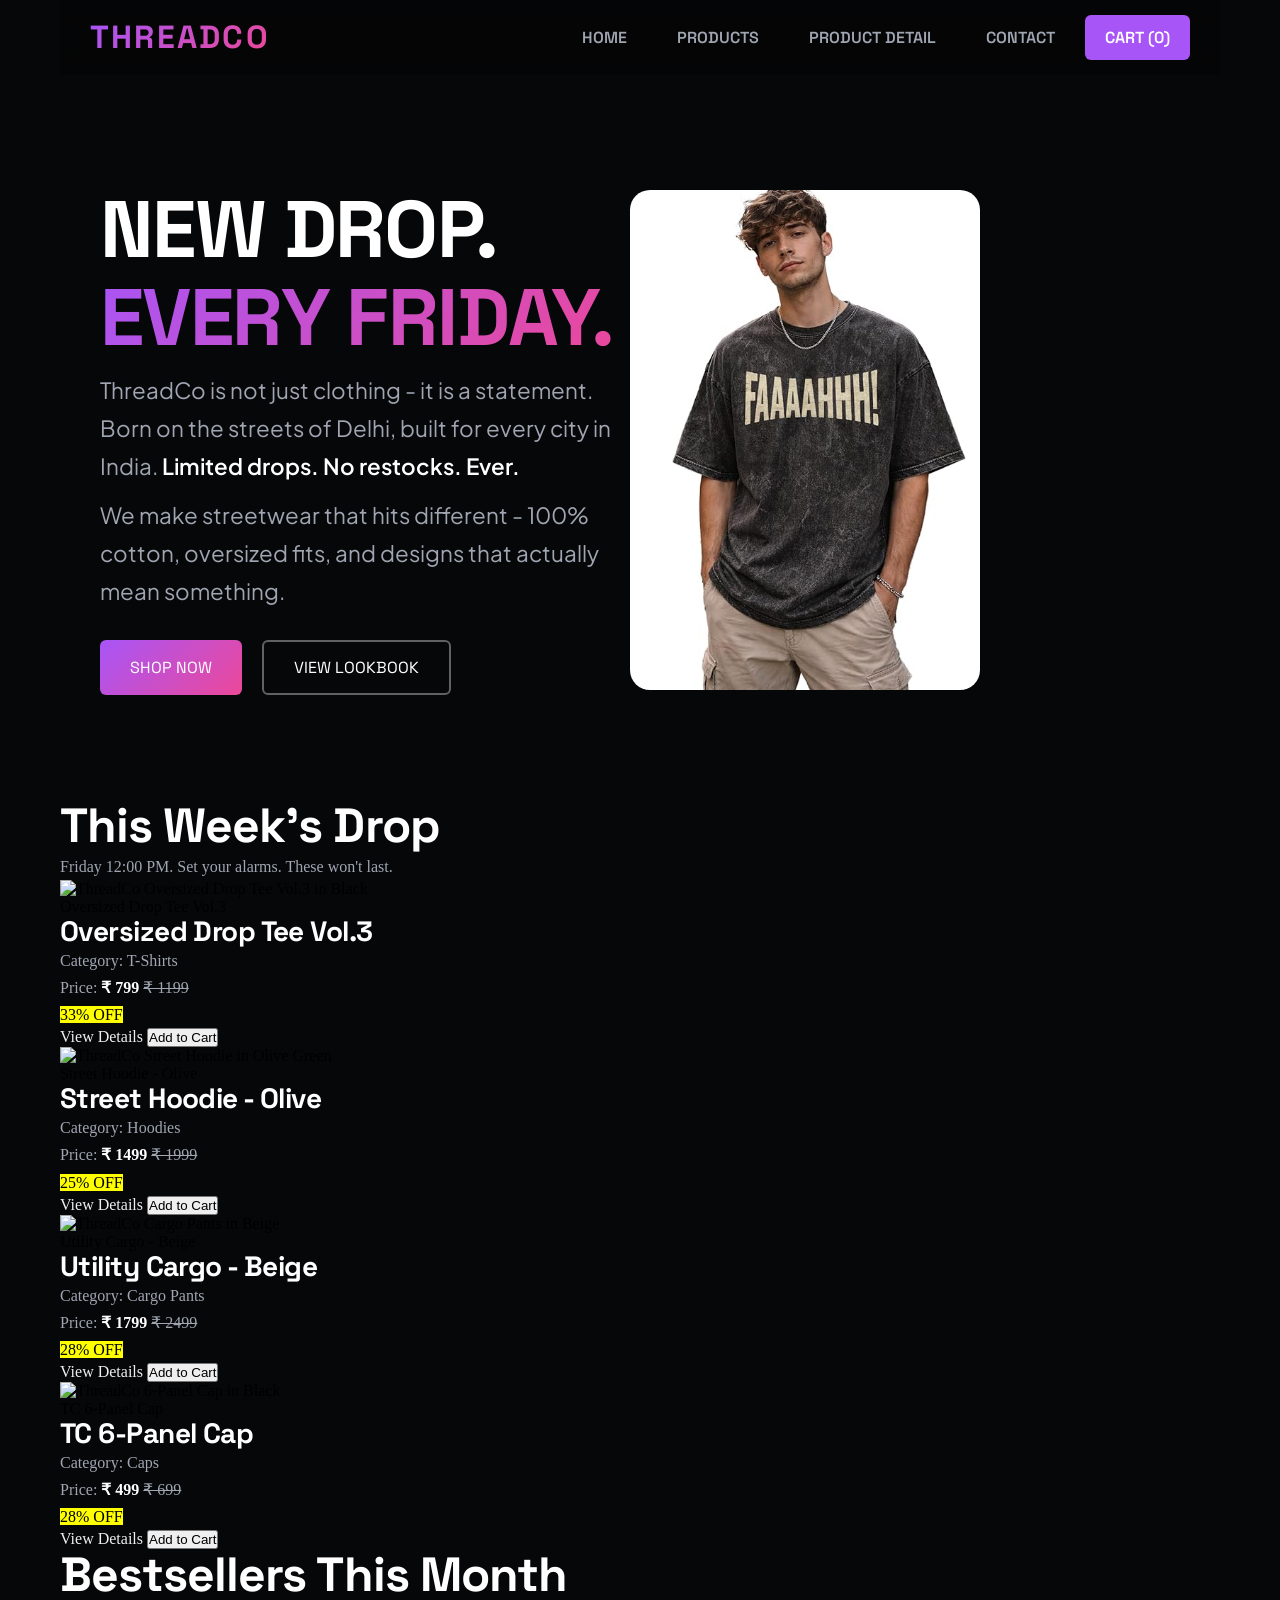
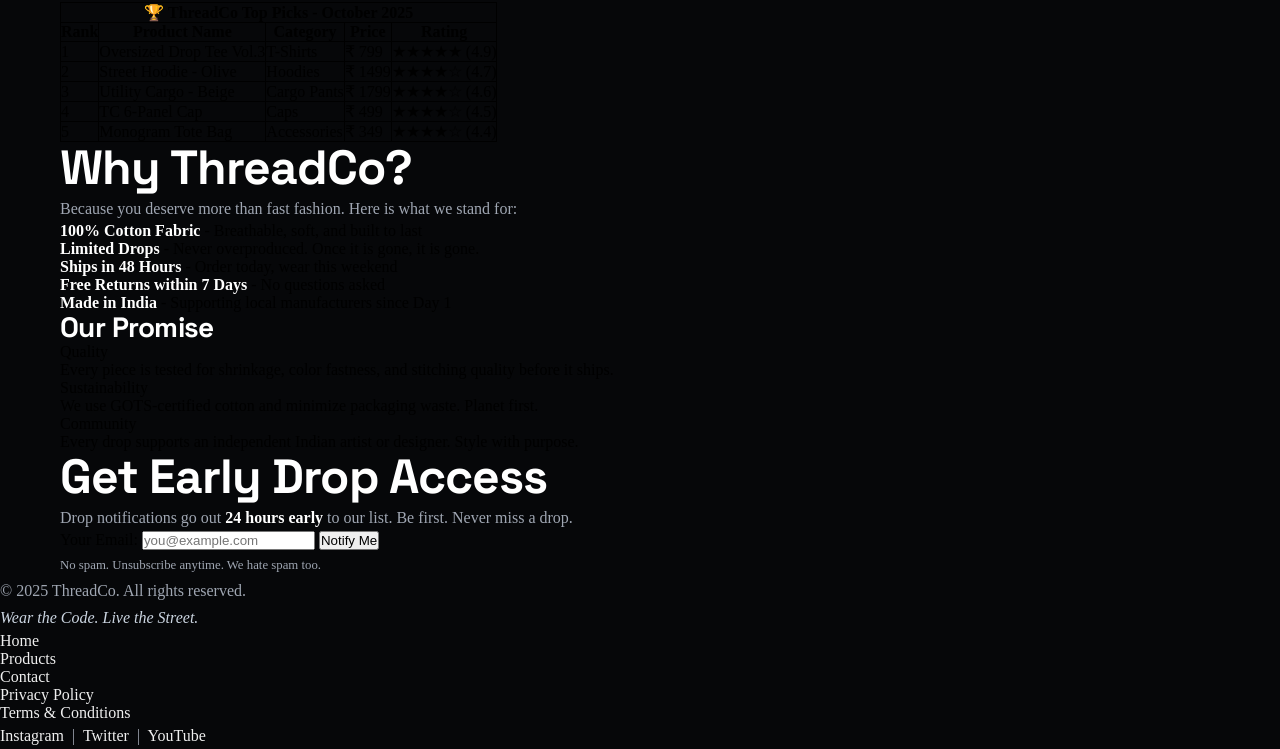
==== commit 485ad696: "update" ====
--- a/index.html
+++ b/index.html
@@ -17,6 +17,7 @@
     <meta property="og:type" content="website">
 
     <link rel="icon" href="images/favicon.ico" type="image/x-icon">
+    <link rel="stylesheet" href="style.css">
     <title>ThreadCo - Wear the Code. Live the Street.</title>
     <style>
         table,
@@ -35,7 +36,7 @@
     <!-- ===== HEADER ===== -->
     <header>
         <h1>ThreadCo</h1>
-        <p><em>Wear the Code. Live the Street.</em></p>
+        <!-- <p><em>Wear the Code. Live the Street.</em></p> -->
 
         <!-- Main Navigation -->
         <nav>
@@ -54,18 +55,30 @@
 
         <!-- ===== HERO SECTION ===== -->
         <section id="hero">
-            <h2>New Drop. Every Friday.</h2>
-            <p>
-                ThreadCo is not just clothing - it is a statement. Born on the streets of Delhi,
-                built for every city in India. <strong>Limited drops. No restocks. Ever.</strong>
-            </p>
-            <p>
-                We make streetwear that hits different - 100% cotton, oversized fits,
-                and designs that actually mean something.
-            </p>
-            <a href="products.html">Shop Now</a>
-            &nbsp;&nbsp;
-            <a href="products.html">View Lookbook</a>
+            <div class="left-hero">
+                <h2>New Drop.
+                    <br> <span id="gradient-text">Every Friday.</span>
+                </h2>
+                <p>
+                    ThreadCo is not just clothing - it is a statement. Born on the streets of Delhi,
+                    built for every city in India. <strong>Limited drops. No restocks. Ever.</strong>
+                </p>
+                <p>
+                    We make streetwear that hits different - 100% cotton, oversized fits,
+                    and designs that actually mean something.
+                </p>
+
+
+
+            <div id="cta">
+                <a href="products.html" class="btn1">Shop Now</a>
+                <a href="products.html" class="btn2">View Lookbook</a>
+                </div>
+                </div>
+            <div class="right-hero">
+                <img src="Images/product 1.jpg" alt="">
+            </div>
+
         </section>
 
         <!-- ===== FEATURED PRODUCTS ===== -->
--- a/style.css
+++ b/style.css
@@ -0,0 +1,253 @@
+@import url('https://fonts.googleapis.com/css2?family=Plus+Jakarta+Sans:wght@300;400;500;600;700;800&family=Space+Grotesk:wght@400;500;600;700;800&display=swap');
+
+* {
+    padding: 0;
+    margin: 0;
+    box-sizing: border-box;
+}
+
+:root {
+    /* Brand Theme Colors */
+    --color-primary: #a855f7;
+    --color-primary-glow: rgba(168, 85, 247, 0.25);
+    --color-secondary: #ec4899;
+    --color-secondary-glow: rgba(236, 72, 153, 0.25);
+    --color-accent: #06b6d4;
+
+
+    /* Base & Layout Backgrounds */
+    --color-bg-base: #060709;
+    --color-bg-section: #0c0d14;
+    --color-bg-footer: #161922;
+    --color-surface: #11131a;
+    --color-surface-muted: #1e212f;
+
+
+    /* Borders */
+    --color-border: rgba(255, 255, 255, 0.07);
+
+    /* */
+    /* Typography Text Colors */
+    --white: #ffffff;
+    --color-text-body: #cbd5e1;
+    --color-text-muted: #9fa6b2;
+    --font-display: 'Space Grotesk', sans-serif;
+    --font-body: 'Plus Jakarta Sans', sans-serif;
+    --radius-sm: 6px;
+    --radius-md: 12px;
+    --radius-lg: 20px;
+    --shadow-sm: 0 4px 12px rgba(0, 0, 0, 0.5);
+    --shadow-md: 0 12px 36px rgba(0, 0, 0, 0.7);
+    --shadow-lg: 0 24px 64px rgba(0, 0, 0, 0.9);
+    --gradient-accent: linear-gradient(135deg, var(--color-primary) 0%, var(--color-secondary) 100%);
+    --gradient-secondary: linear-gradient(135deg, var(--color-accent) 0%, #3b82f6 100%);
+}
+
+html {
+    font-size: 16px;
+}
+
+
+h1, h2, h3, h4, h5, h6 {
+    font-family: var(--font-display);
+    font-weight: 700;
+    line-height: 1.1;
+    letter-spacing: -0.02em;
+    color: var(--white);
+}
+
+
+h1 {
+    font-size: clamp(2.4rem, 6vw, 5rem);
+}
+
+h2 {
+    font-size: clamp(1.8rem, 4vw, 3rem);
+}
+
+h3 {
+    font-size: clamp(1.2rem, 2.5vw, 1.75rem);
+}
+
+h4 {
+    font-size: 1.125rem;
+    font-weight: 600;
+}
+
+p {
+    font-size: 1rem;
+    line-height: 1.7;
+    color: var(--color-text-muted);
+}
+
+
+small {
+    font-size: 0.8rem;
+    color: var(--color-text-muted);
+}
+
+strong {
+    color: var(--white);
+    font-weight: 600;
+}
+
+em {
+    color: var(--color-text-body);
+}
+
+ul {
+    list-style: none;
+}
+
+a {
+    color: rgb(239, 239, 239);
+    text-decoration: none;
+}
+
+body {
+    background-color: var(--color-bg-base);
+}
+
+header {
+    position: fixed;
+    background-color: rgba(6, 6, 6, 0.604);
+    backdrop-filter: blur(10px);
+    display: flex;
+    left: 60px;
+    right: 60px;
+    border-bottom: 1px solid (--color-border);
+    justify-content: space-between;
+    align-items: center;
+    padding: 20px 30px;
+    text-transform: uppercase;
+
+}
+
+header h1 {
+    font-size: 2rem;
+    letter-spacing: 0.07em;
+    background: var(--gradient-accent);
+    background-clip: text;
+    -webkit-background-clip: text;
+    color: transparent;
+    -webkit-text-fill-color: transparent;
+}
+
+header nav ul {
+    display: flex;
+    gap: 10px;
+
+}
+
+header nav a {
+    font-family: var(--font-display);
+    color: var(--color-text-muted);
+    padding: 12px 20px;
+    border-radius: var(--radius-sm);
+    font-weight: 600;
+
+}
+
+header nav a:hover {
+    background-color: rgba(32, 31, 31, 0.605);
+    color: var(--white);
+
+}
+
+header nav li:last-child a {
+    background-color: var(--color-primary);
+    color: var(--white);
+}
+
+header nav li:last-child a:hover {
+    background-color: var(--color-secondary);
+}
+
+main {
+    padding: 80px 60px 0;
+}
+
+#hero {
+    height: 80vh;
+    display: flex;
+    justify-content: space-between;
+    align-items: center;
+    padding: 0 40px;
+}
+
+.left-hero {
+    display: flex;
+    flex-direction: column;
+    gap: 10px;
+    max-width: 690px;
+}
+
+.left-hero h2 {
+    font-size: 5rem;
+    text-transform: uppercase;
+}
+
+#gradient-text {
+    background: var(--gradient-accent);
+    background-clip: text;
+    -webkit-background-clip: text;
+    color: transparent;
+    -webkit-text-fill-color: transparent;
+}
+
+#hero p {
+    font-size: 1.4rem;
+    font-family: var(--font-body);
+}
+
+#cta {
+    display: flex;
+    gap: 20px;
+    margin-top: 20px;
+}
+
+#cta a {
+    padding: 15px 30px;
+    border-radius: var(--radius-sm);
+    text-transform: uppercase;
+    font-family: var(--font-display);
+    font-weight: 700px;
+    color: var(--white);
+}
+.btn1 {
+    background: var(--gradient-accent);
+    display: flex;
+    justify-content: center;
+    align-items: center;
+
+}
+
+.btn1:hover {
+    /* background-color: var(--color-primary); */
+    box-shadow: 0 8px 20px rgba(223, 71, 190, 0.506);
+    background: linear-gradient(135deg, #a54ef7 0%, #f2459b 100%);
+}
+
+.btn2 {
+    border: 2px solid rgba(104, 104, 104, 0.926);
+}
+
+.btn2:hover {
+    background-color: rgba(255, 255, 255, 0.07);
+    border-color: var(--white);
+}
+
+.right-hero {
+    display: flex;
+    justify-content: center;
+    align-items: center;
+    height: 500px;
+    margin-right: 200px;
+}
+
+.right-hero img {
+    height: 500px;
+    width: 350px;
+    object-fit: cover;
+    border-radius: var(--radius-lg);
+}
